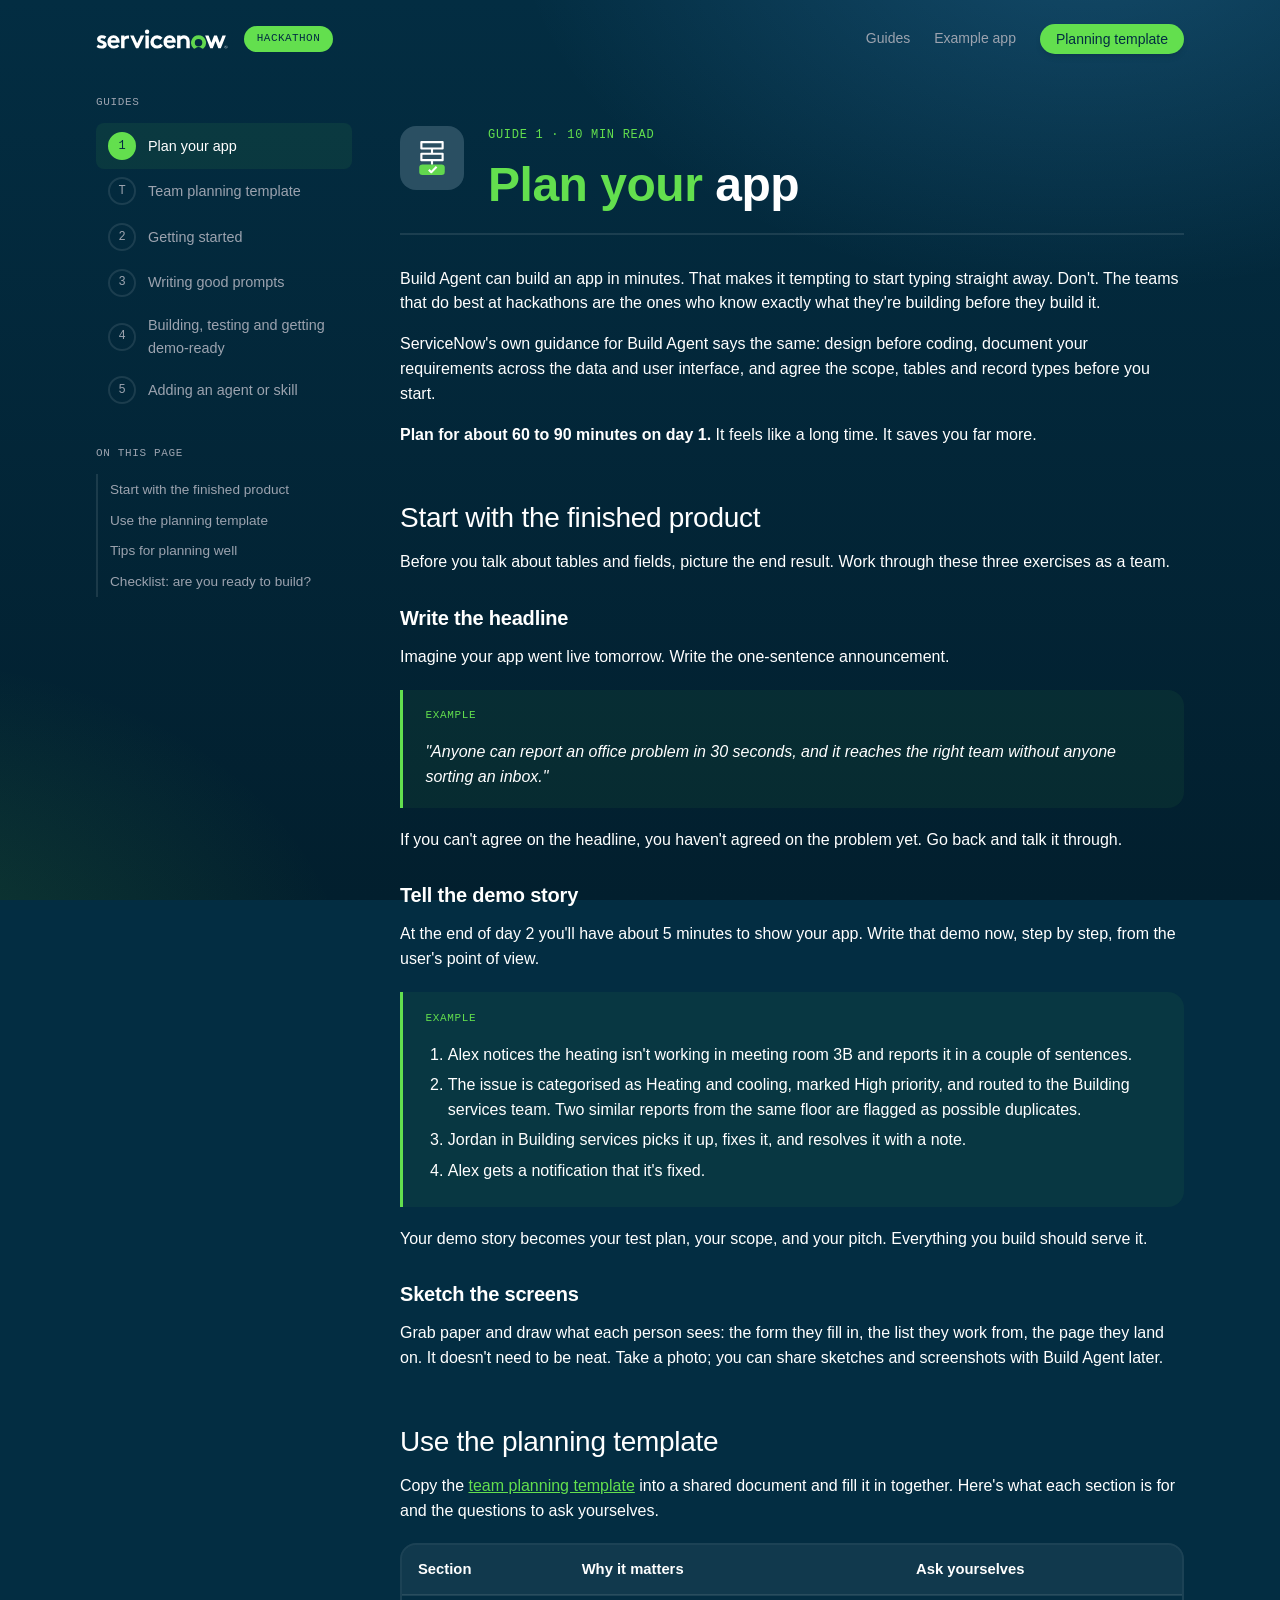
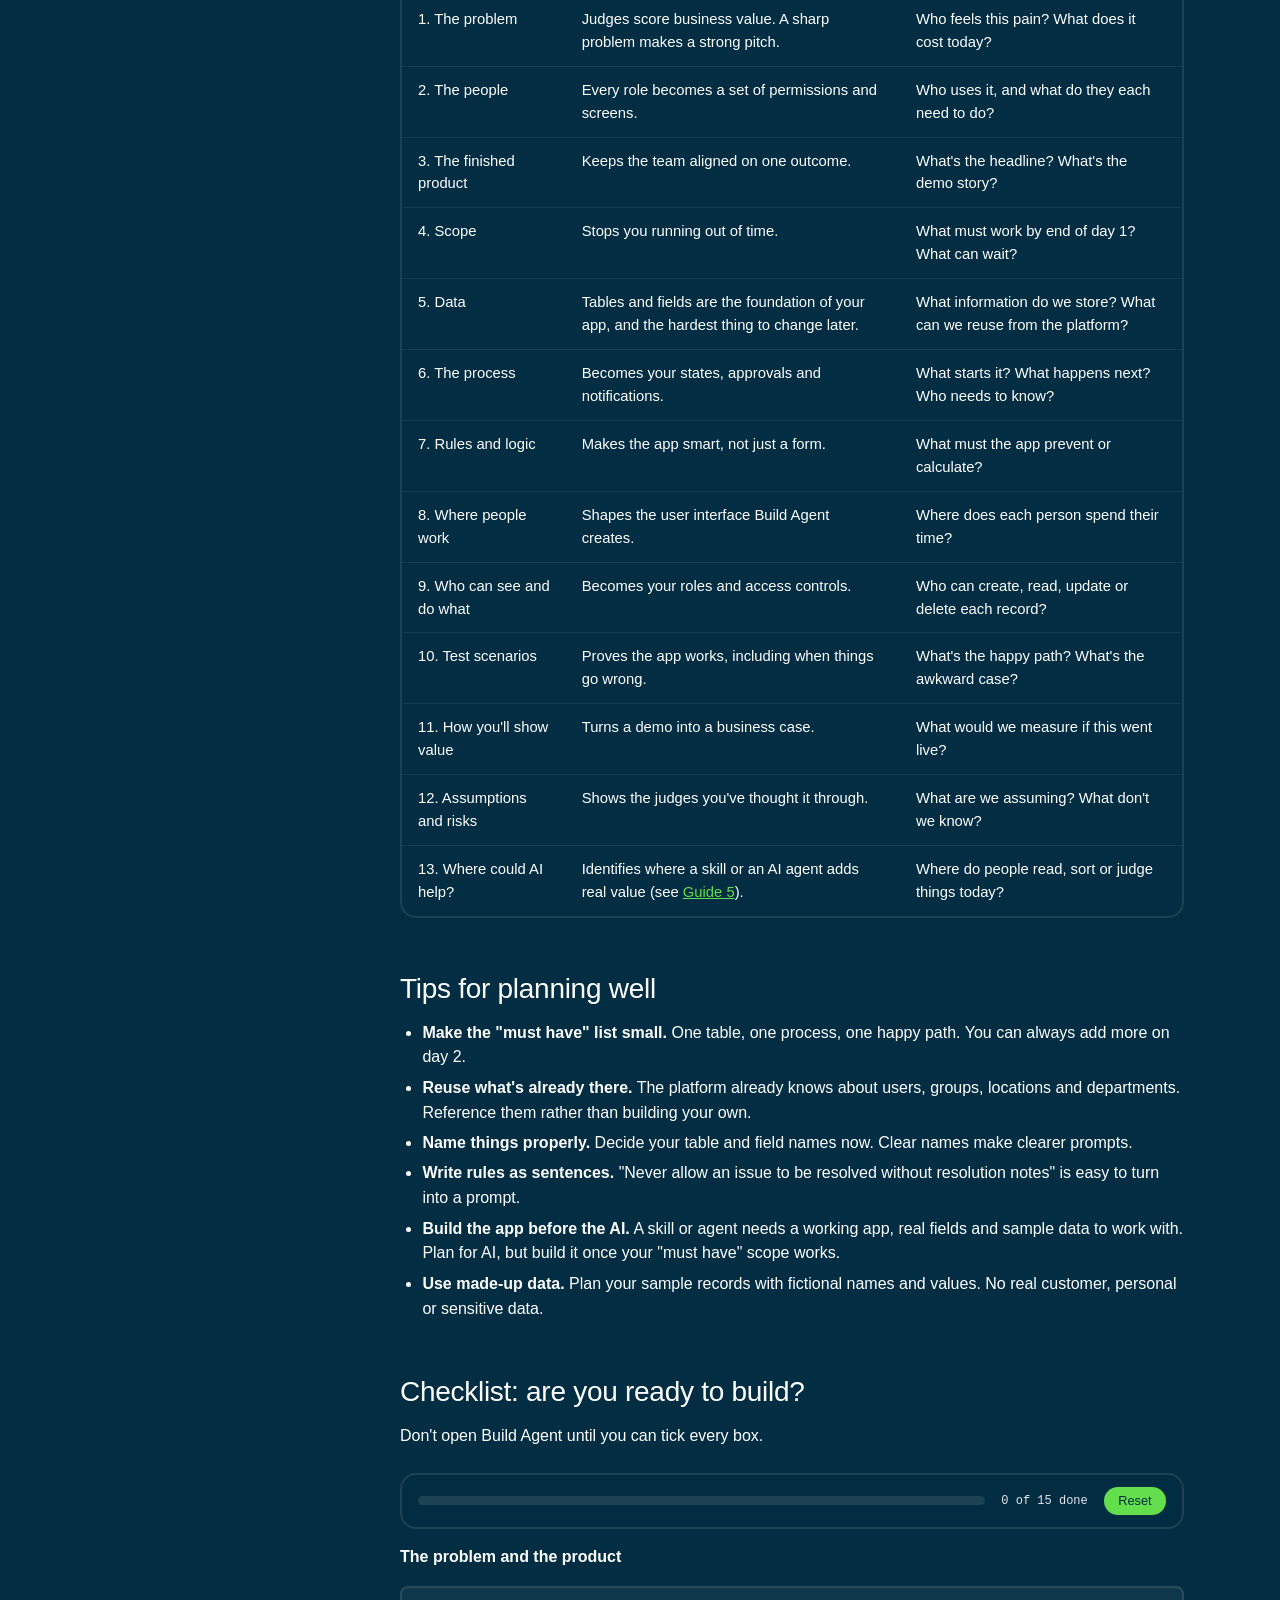
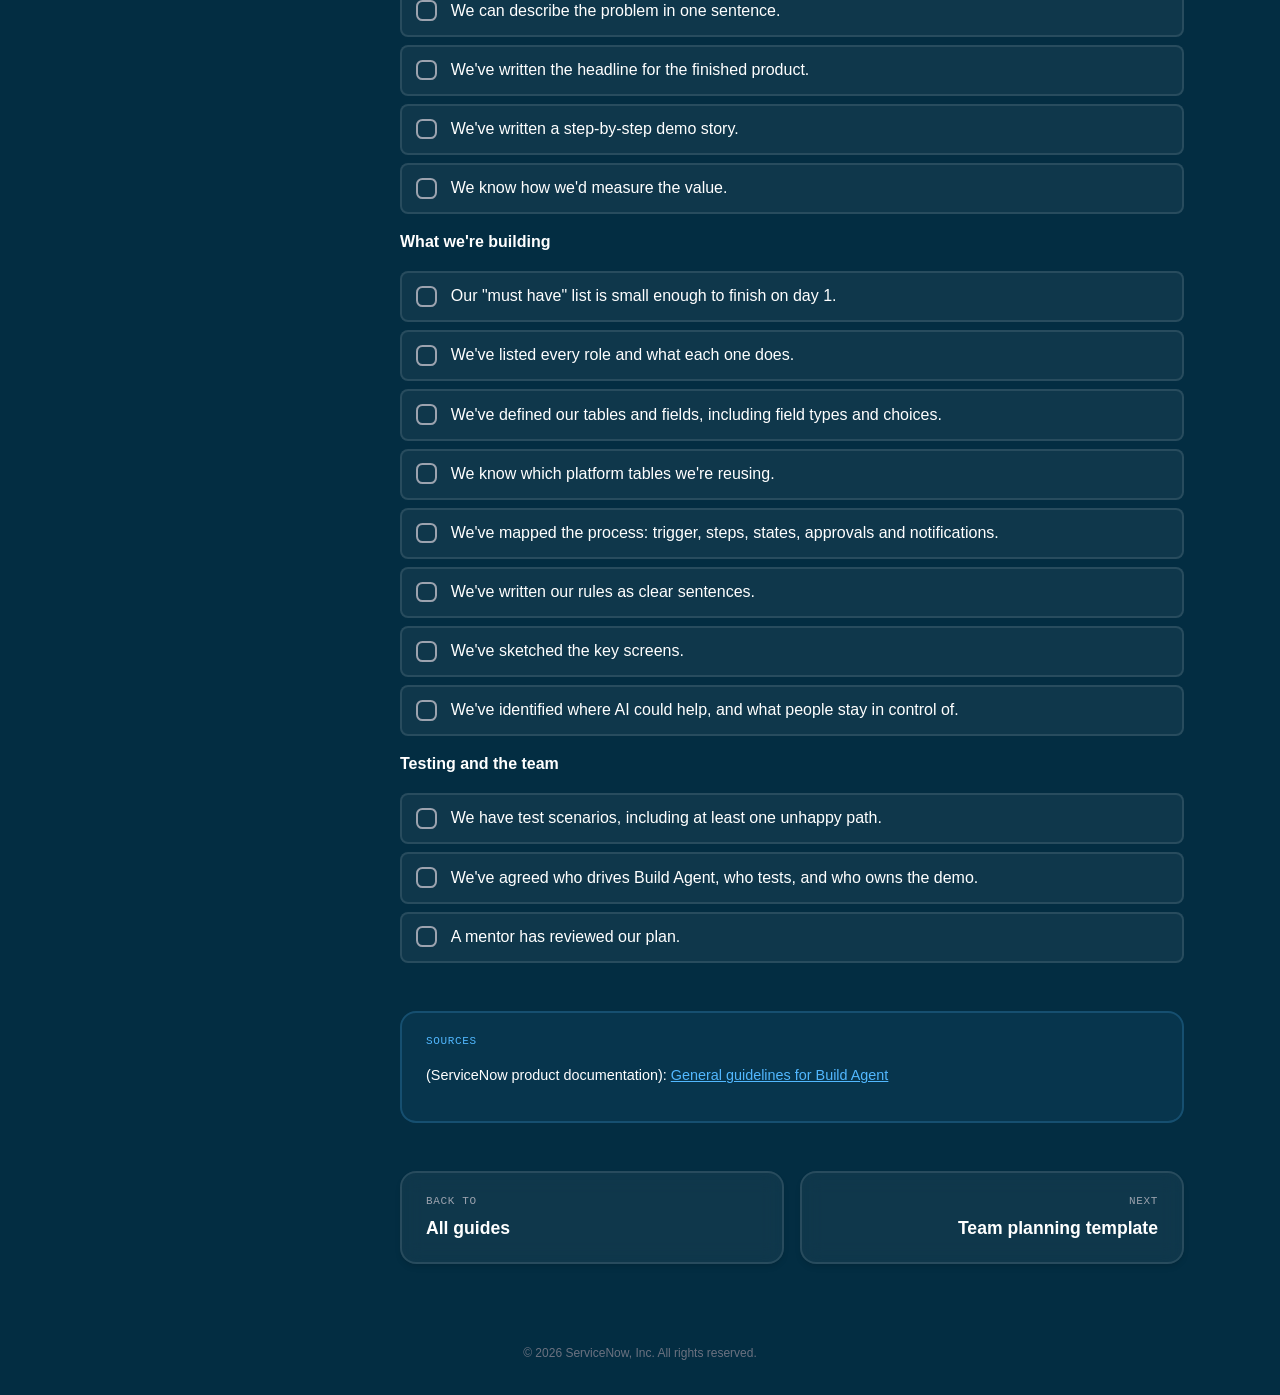
==== 01-plan-your-app.html @ 72784a9a "V1 V1 documentation" ====
<!DOCTYPE html><html lang="en-GB"><head><meta charset="utf-8">
<meta name="viewport" content="width=device-width, initial-scale=1">
<title>Plan your app | Build Agent hackathon</title>
<meta name="description" content="Guides for planning, building and demoing an app with ServiceNow Build Agent at a hackathon.">
<link rel="stylesheet" href="assets/style.css"></head><body data-page="01-plan-your-app"><div class="container"><header class="site"><a class="brand" href="index.html" aria-label="Build Agent hackathon home"><svg xmlns="http://www.w3.org/2000/svg" width="132" height="20" viewBox="0 0 132 20"><path d="M32.022,6.391a5.626,5.626,0,0,0-3.61,1.3V6.523H25.119V19.35h3.425v-8.2a4.073,4.073,0,0,1,3.109-1.588,3.494,3.494,0,0,1,1.374.206V6.479a5.851,5.851,0,0,0-1.005-.088" fill="#ffffff" fill-rule="evenodd"/><path d="M2.16,15.436a5.369,5.369,0,0,0,3.5,1.269c.922,0,1.633-.45,1.633-1.084,0-1.931-6.191-1.243-6.191-5.369,0-2.459,2.371-3.993,4.9-3.993a7.9,7.9,0,0,1,4.32,1.3L8.72,10.04a4.3,4.3,0,0,0-2.45-.872c-.948,0-1.739.37-1.739,1.031,0,1.666,6.192,1.005,6.192,5.448,0,2.46-2.4,3.967-5.085,3.967A8.815,8.815,0,0,1,.5,17.9Z" fill="#ffffff" fill-rule="evenodd"/><path d="M23.657,12.817c0-3.57-2.5-6.558-6.034-6.558-3.794,0-6.218,3.12-6.218,6.691A6.4,6.4,0,0,0,18.1,19.614a6.919,6.919,0,0,0,5.243-2.3l-1.95-1.957a4.515,4.515,0,0,1-3.214,1.481A3.36,3.36,0,0,1,14.725,13.8h8.853A5.735,5.735,0,0,0,23.657,12.817Zm-8.774-1.533a2.775,2.775,0,0,1,2.74-2.248,2.552,2.552,0,0,1,2.53,2.248Z" fill="#ffffff" fill-rule="evenodd"/><polygon points="41.19 14.351 44.694 6.523 48.252 6.523 42.376 19.35 40.005 19.35 34.129 6.523 37.686 6.523 41.19 14.351" fill="#ffffff" fill-rule="evenodd"/><path d="M51.128.5A2.2,2.2,0,1,1,48.888,2.7,2.2,2.2,0,0,1,51.128.5" fill="#ffffff" fill-rule="evenodd"/><rect x="49.415" y="6.523" width="3.425" height="12.827" fill="#ffffff"/><path d="M67,16.731a6.766,6.766,0,0,1-5.8,2.883,6.68,6.68,0,1,1,.026-13.355,6.808,6.808,0,0,1,5.375,2.565l-2.424,2.142a3.7,3.7,0,0,0-2.951-1.534A3.433,3.433,0,0,0,57.78,12.95a3.383,3.383,0,0,0,3.531,3.49,3.741,3.741,0,0,0,3.056-1.692Z" fill="#ffffff" fill-rule="evenodd"/><path d="M79.442,17.313a6.918,6.918,0,0,1-5.243,2.3,6.4,6.4,0,0,1-6.692-6.664c0-3.571,2.424-6.691,6.218-6.691,3.53,0,6.033,2.988,6.033,6.558a5.635,5.635,0,0,1-.079.979H70.826a3.36,3.36,0,0,0,3.452,3.041,4.52,4.52,0,0,0,3.215-1.481Zm-3.188-6.029a2.551,2.551,0,0,0-2.529-2.248,2.774,2.774,0,0,0-2.74,2.248Z" fill="#ffffff" fill-rule="evenodd"/><path d="M81.12,19.35V6.523h3.293V7.554a5.625,5.625,0,0,1,3.609-1.295,5.747,5.747,0,0,1,4.427,2.063,6.482,6.482,0,0,1,1.317,4.5V19.35H90.341v-6.8a3.11,3.11,0,0,0-.764-2.407,2.69,2.69,0,0,0-1.923-.714,4.076,4.076,0,0,0-3.109,1.587V19.35Z" fill="#ffffff" fill-rule="evenodd"/><path d="M102.586,6.259A7.5,7.5,0,0,0,97.419,19.21a1.481,1.481,0,0,0,1.926.1,5.355,5.355,0,0,1,6.394,0,1.485,1.485,0,0,0,1.937-.113,7.5,7.5,0,0,0-5.09-12.94M102.542,17.5a3.637,3.637,0,0,1-3.734-3.733,3.734,3.734,0,1,1,7.468,0,3.637,3.637,0,0,1-3.734,3.733" fill="#62d84e" fill-rule="evenodd"/><polygon points="116.788 19.35 114.237 19.35 109.15 6.523 112.57 6.523 115.359 13.853 118.094 6.523 120.952 6.523 123.662 13.853 126.475 6.523 129.896 6.523 124.809 19.35 122.258 19.35 119.523 12.046 116.788 19.35" fill="#ffffff" fill-rule="evenodd"/><path d="M129.935,17.9h-.289v.543H129.4V16.957h.6a.476.476,0,0,1,.478.478.469.469,0,0,1-.295.432l.338.579h-.268Zm-.289-.219H130a.249.249,0,0,0,0-.5h-.351Z" fill="#ffffff"/><path d="M129.9,16.348a1.379,1.379,0,1,1-1.378,1.379,1.381,1.381,0,0,1,1.378-1.379m0-.218a1.6,1.6,0,1,0,1.6,1.6,1.6,1.6,0,0,0-1.6-1.6Z" fill="#ffffff"/></svg><span class="pill">Hackathon</span></a>
<nav class="nav-links"><a href="index.html#guides">Guides</a><a class="hide-sm" href="index.html#example">Example app</a><a href="planning-template.html" class="btn btn-primary btn-small">Planning template</a></nav></header><div class="layout"><aside class="side"><p class="label">Guides</p><ol><li class="on"><a href="01-plan-your-app.html"><span class="n">1</span><span class="t">Plan your app</span></a></li><li class=""><a href="planning-template.html"><span class="n">T</span><span class="t">Team planning template</span></a></li><li class=""><a href="02-getting-started.html"><span class="n">2</span><span class="t">Getting started</span></a></li><li class=""><a href="03-writing-good-prompts.html"><span class="n">3</span><span class="t">Writing good prompts</span></a></li><li class=""><a href="04-building-and-iterating.html"><span class="n">4</span><span class="t">Building, testing and getting demo-ready</span></a></li><li class=""><a href="05-adding-an-agent-or-skill.html"><span class="n">5</span><span class="t">Adding an agent or skill</span></a></li></ol><p class="label">On this page</p><nav class="toc"><a href="#start-with-the-finished-product">Start with the finished product</a><a href="#use-the-planning-template">Use the planning template</a><a href="#tips-for-planning-well">Tips for planning well</a><a href="#checklist-are-you-ready-to-build">Checklist: are you ready to build?</a></nav></aside><article><div class="page-hero reveal"><div class="icon-box"><img src="assets/icons/project.svg" alt=""></div><div><p class="eyebrow">Guide 1 &middot; 10 min read</p><h1><span class="g">Plan your</span> app</h1></div></div><div class="prose"><p>Build Agent can build an app in minutes. That makes it tempting to start typing straight away. Don't. The teams that do best at hackathons are the ones who know exactly what they're building before they build it.</p>
<p>ServiceNow's own guidance for Build Agent says the same: design before coding, document your requirements across the data and user interface, and agree the scope, tables and record types before you start.</p>
<p><strong>Plan for about 60 to 90 minutes on day 1.</strong> It feels like a long time. It saves you far more.</p>
<h2 id="start-with-the-finished-product">Start with the finished product</h2>
<p>Before you talk about tables and fields, picture the end result. Work through these three exercises as a team.</p>
<h3 id="write-the-headline">Write the headline</h3>
<p>Imagine your app went live tomorrow. Write the one-sentence announcement.</p>
<div class="callout callout-success"><div class="callout-label">Example</div>
<p><em>"Anyone can report an office problem in 30 seconds, and it reaches the right team without anyone sorting an inbox."</em></p>
</div>
<p>If you can't agree on the headline, you haven't agreed on the problem yet. Go back and talk it through.</p>
<h3 id="tell-the-demo-story">Tell the demo story</h3>
<p>At the end of day 2 you'll have about 5 minutes to show your app. Write that demo now, step by step, from the user's point of view.</p>
<div class="callout callout-success"><div class="callout-label">Example</div>
<ol>
<li>Alex notices the heating isn't working in meeting room 3B and reports it in a couple of sentences.</li>
<li>The issue is categorised as Heating and cooling, marked High priority, and routed to the Building services team. Two similar reports from the same floor are flagged as possible duplicates.</li>
<li>Jordan in Building services picks it up, fixes it, and resolves it with a note.</li>
<li>Alex gets a notification that it's fixed.</li>
</ol>
</div>
<p>Your demo story becomes your test plan, your scope, and your pitch. Everything you build should serve it.</p>
<h3 id="sketch-the-screens">Sketch the screens</h3>
<p>Grab paper and draw what each person sees: the form they fill in, the list they work from, the page they land on. It doesn't need to be neat. Take a photo; you can share sketches and screenshots with Build Agent later.</p>
<h2 id="use-the-planning-template">Use the planning template</h2>
<p>Copy the <a href="planning-template.html">team planning template</a> into a shared document and fill it in together. Here's what each section is for and the questions to ask yourselves.</p>
<div class="table-wrap"><table>
<thead>
<tr>
<th>Section</th>
<th>Why it matters</th>
<th>Ask yourselves</th>
</tr>
</thead>
<tbody>
<tr>
<td>1. The problem</td>
<td>Judges score business value. A sharp problem makes a strong pitch.</td>
<td>Who feels this pain? What does it cost today?</td>
</tr>
<tr>
<td>2. The people</td>
<td>Every role becomes a set of permissions and screens.</td>
<td>Who uses it, and what do they each need to do?</td>
</tr>
<tr>
<td>3. The finished product</td>
<td>Keeps the team aligned on one outcome.</td>
<td>What's the headline? What's the demo story?</td>
</tr>
<tr>
<td>4. Scope</td>
<td>Stops you running out of time.</td>
<td>What must work by end of day 1? What can wait?</td>
</tr>
<tr>
<td>5. Data</td>
<td>Tables and fields are the foundation of your app, and the hardest thing to change later.</td>
<td>What information do we store? What can we reuse from the platform?</td>
</tr>
<tr>
<td>6. The process</td>
<td>Becomes your states, approvals and notifications.</td>
<td>What starts it? What happens next? Who needs to know?</td>
</tr>
<tr>
<td>7. Rules and logic</td>
<td>Makes the app smart, not just a form.</td>
<td>What must the app prevent or calculate?</td>
</tr>
<tr>
<td>8. Where people work</td>
<td>Shapes the user interface Build Agent creates.</td>
<td>Where does each person spend their time?</td>
</tr>
<tr>
<td>9. Who can see and do what</td>
<td>Becomes your roles and access controls.</td>
<td>Who can create, read, update or delete each record?</td>
</tr>
<tr>
<td>10. Test scenarios</td>
<td>Proves the app works, including when things go wrong.</td>
<td>What's the happy path? What's the awkward case?</td>
</tr>
<tr>
<td>11. How you'll show value</td>
<td>Turns a demo into a business case.</td>
<td>What would we measure if this went live?</td>
</tr>
<tr>
<td>12. Assumptions and risks</td>
<td>Shows the judges you've thought it through.</td>
<td>What are we assuming? What don't we know?</td>
</tr>
<tr>
<td>13. Where could AI help?</td>
<td>Identifies where a skill or an AI agent adds real value (see <a href="05-adding-an-agent-or-skill.html">Guide 5</a>).</td>
<td>Where do people read, sort or judge things today?</td>
</tr>
</tbody>
</table></div>
<h2 id="tips-for-planning-well">Tips for planning well</h2>
<ul>
<li><strong>Make the "must have" list small.</strong> One table, one process, one happy path. You can always add more on day 2.</li>
<li><strong>Reuse what's already there.</strong> The platform already knows about users, groups, locations and departments. Reference them rather than building your own.</li>
<li><strong>Name things properly.</strong> Decide your table and field names now. Clear names make clearer prompts.</li>
<li><strong>Write rules as sentences.</strong> "Never allow an issue to be resolved without resolution notes" is easy to turn into a prompt.</li>
<li><strong>Build the app before the AI.</strong> A skill or agent needs a working app, real fields and sample data to work with. Plan for AI, but build it once your "must have" scope works.</li>
<li><strong>Use made-up data.</strong> Plan your sample records with fictional names and values. No real customer, personal or sensitive data.</li>
</ul>
<h2 id="checklist-are-you-ready-to-build">Checklist: are you ready to build?</h2>
<p>Don't open Build Agent until you can tick every box.</p>
<div class="progress" aria-live="polite"><div class="track"><div class="fill"></div></div><span class="count"></span><span class="status status-pass ready">Ready to build</span><button class="copy" type="button" data-reset-checks>Reset</button></div><p><strong>The problem and the product</strong></p>
<ul class="checklist">
<li><label><input type="checkbox"><span>We can describe the problem in one sentence.</span></label></li>
<li><label><input type="checkbox"><span>We've written the headline for the finished product.</span></label></li>
<li><label><input type="checkbox"><span>We've written a step-by-step demo story.</span></label></li>
<li><label><input type="checkbox"><span>We know how we'd measure the value.</span></label></li>
</ul>
<p><strong>What we're building</strong></p>
<ul class="checklist">
<li><label><input type="checkbox"><span>Our "must have" list is small enough to finish on day 1.</span></label></li>
<li><label><input type="checkbox"><span>We've listed every role and what each one does.</span></label></li>
<li><label><input type="checkbox"><span>We've defined our tables and fields, including field types and choices.</span></label></li>
<li><label><input type="checkbox"><span>We know which platform tables we're reusing.</span></label></li>
<li><label><input type="checkbox"><span>We've mapped the process: trigger, steps, states, approvals and notifications.</span></label></li>
<li><label><input type="checkbox"><span>We've written our rules as clear sentences.</span></label></li>
<li><label><input type="checkbox"><span>We've sketched the key screens.</span></label></li>
<li><label><input type="checkbox"><span>We've identified where AI could help, and what people stay in control of.</span></label></li>
</ul>
<p><strong>Testing and the team</strong></p>
<ul class="checklist">
<li><label><input type="checkbox"><span>We have test scenarios, including at least one unhappy path.</span></label></li>
<li><label><input type="checkbox"><span>We've agreed who drives Build Agent, who tests, and who owns the demo.</span></label></li>
<li><label><input type="checkbox"><span>A mentor has reviewed our plan.</span></label></li>
</ul><div class="sources"><div class="callout-label">Sources</div><p>(ServiceNow product documentation):
<a href="https://www.servicenow.com/docs/r/zurich/application-development/build-agent-general-guidelines.html">General guidelines for Build Agent</a></p></div></div><nav class="pager"><a class="card prev" href="index.html"><div class="dir">Back to</div><div class="t">All guides</div></a><a class="card next" href="planning-template.html"><div class="dir">Next</div><div class="t">Team planning template</div></a></nav></article></div></div><footer class="site">&copy; 2026 ServiceNow, Inc. All rights reserved.</footer><script src="assets/site.js"></script></body></html>
---- assets/style.css ----
@font-face{font-family:'ServiceNow Sans';src:url('https://www.servicenow.com/etc.clientlibs/ds/clientlibs/clientlib-arc-commons/resources/fonts/ServiceNowSans-Light.woff2') format('woff2');font-weight:300;font-display:swap}
@font-face{font-family:'ServiceNow Sans';src:url('https://www.servicenow.com/etc.clientlibs/ds/clientlibs/clientlib-arc-commons/resources/fonts/ServiceNowSans-Regular.woff2') format('woff2');font-weight:400;font-display:swap}
@font-face{font-family:'ServiceNow Sans';src:url('https://www.servicenow.com/etc.clientlibs/ds/clientlibs/clientlib-arc-commons/resources/fonts/ServiceNowSans-Book.woff2') format('woff2');font-weight:450;font-display:swap}
@font-face{font-family:'ServiceNow Sans';src:url('https://www.servicenow.com/etc.clientlibs/ds/clientlibs/clientlib-arc-commons/resources/fonts/ServiceNowSans-Medium.woff2') format('woff2');font-weight:500;font-display:swap}
@font-face{font-family:'ServiceNow Sans';src:url('https://www.servicenow.com/etc.clientlibs/ds/clientlibs/clientlib-arc-commons/resources/fonts/ServiceNowSans-Bold.woff2') format('woff2');font-weight:700;font-display:swap}
@font-face{font-family:'ServiceNow Sans Mono';src:url('https://www.servicenow.com/etc.clientlibs/ds/clientlibs/clientlib-arc-commons/resources/fonts/ServiceNowSansMono-Regular.woff2') format('woff2');font-weight:400;font-display:swap}
:root{
  --infinite-blue:#032D42;--deep:#021F2E;--wasabi-green:#63DF4E;--white:#FFFFFF;--icon-bg:#2A4F62;
  --gray-200:#E5E7EB;--gray-400:#9CA3AF;--gray-500:#6B7280;
  --bright-blue:#52B8FF;--bright-indigo:#7661FF;--warn:#FBBF24;--err:#F87171;
  --font-sans:'ServiceNow Sans',-apple-system,BlinkMacSystemFont,"Segoe UI",Arial,sans-serif;
  --font-mono:'ServiceNow Sans Mono',Consolas,Monaco,'Courier New',monospace;
  --radius-sm:.5rem;--radius-md:1rem;--radius-lg:1.5rem;--radius-full:9999px;
  --shadow-md:0 4px 6px -1px rgba(0,0,0,.1),0 2px 4px -1px rgba(0,0,0,.06);
  --shadow-xl:0 20px 25px -5px rgba(0,0,0,.25),0 10px 10px -5px rgba(0,0,0,.1);
  --glass:rgba(255,255,255,.05);--glass-line:rgba(255,255,255,.1);
}
*{box-sizing:border-box}
html{scroll-behavior:smooth;scroll-padding-top:1.5rem}
body{margin:0;font-family:var(--font-sans);font-weight:300;font-size:1rem;line-height:1.55;color:var(--white);
  background:var(--infinite-blue);min-height:100vh;position:relative;overflow-x:hidden}
body::before{content:"";position:fixed;inset:0;z-index:-1;pointer-events:none;
  background:radial-gradient(60rem 40rem at 85% -10%,rgba(82,184,255,.22),transparent 60%),
             radial-gradient(50rem 35rem at -10% 110%,rgba(99,223,78,.16),transparent 60%),
             linear-gradient(180deg,var(--infinite-blue),var(--deep))}
a{color:var(--wasabi-green)}
a:hover{color:#85ED77}
.container{max-width:72rem;margin:0 auto;padding:0 2rem}
header.site{padding:1.5rem 0;display:flex;align-items:center;justify-content:space-between;gap:1rem}
header.site .brand{display:flex;align-items:center;gap:1rem;text-decoration:none}
header.site .brand svg{display:block}
.pill{background:var(--wasabi-green);color:var(--infinite-blue);font-family:var(--font-mono);font-size:.6875rem;
  text-transform:uppercase;letter-spacing:.04em;padding:.3rem .8rem;border-radius:var(--radius-full)}
.nav-links{display:flex;gap:1.5rem;align-items:center}
.nav-links a{color:var(--gray-400);text-decoration:none;font-size:.875rem;font-weight:450;transition:color .2s}
.nav-links a:hover{color:var(--white)}
.eyebrow{font-family:var(--font-mono);font-size:.75rem;text-transform:uppercase;letter-spacing:.06em;color:var(--wasabi-green);margin:0 0 1rem}
h1,h2,h3,h4{font-weight:700;letter-spacing:-.01em;line-height:1.1}
.g{color:var(--wasabi-green)}
.btn{display:inline-flex;align-items:center;justify-content:center;gap:.5rem;padding:.8rem 1.6rem;border-radius:var(--radius-full);
  font-family:var(--font-sans);font-size:1rem;font-weight:450;line-height:1;text-decoration:none;cursor:pointer;transition:all .2s ease;border:none}
.btn-primary{background:var(--wasabi-green);color:var(--infinite-blue);box-shadow:var(--shadow-md)}
.btn-primary:hover{background:#85ED77;color:var(--infinite-blue);transform:translateY(-1px)}
.btn-secondary{background:transparent;color:var(--white);border:2px solid var(--wasabi-green)}
.btn-secondary:hover{background:rgba(255,255,255,.1);color:var(--white)}
.btn-small{padding:.5rem 1rem;font-size:.8125rem}
.icon-box{background:var(--icon-bg);width:44px;height:44px;min-width:44px;min-height:44px;border-radius:var(--radius-sm);
  display:flex;align-items:center;justify-content:center;flex-shrink:0}
.icon-box img{width:24px;height:24px;display:block}
.card{background:var(--glass);border:2px solid var(--glass-line);border-radius:var(--radius-md);padding:1.75rem;
  backdrop-filter:blur(10px);transition:all .2s ease;box-shadow:var(--shadow-md)}
a.card{display:block;text-decoration:none;color:var(--white)}
a.card:hover{transform:translateY(-3px);box-shadow:var(--shadow-xl);border-color:rgba(99,223,78,.5);color:var(--white)}
footer.site{padding:3rem 0 2rem;text-align:center;font-size:.75rem;color:var(--gray-500);font-weight:300}

/* ---------- Home ---------- */
.hero{padding:4rem 0 3rem;max-width:52rem}
.hero h1{font-size:clamp(2.75rem,7vw,4.5rem);line-height:.95;margin:0 0 1.5rem}
.hero p.lede{font-size:1.25rem;max-width:40rem;margin:0 0 2rem}
.hero .actions{display:flex;flex-wrap:wrap;gap:1rem}
.section{padding:3rem 0}
.section h2{font-size:2rem;font-weight:500;margin:0 0 .75rem}
.section p.intro{color:var(--gray-400);margin:0 0 2rem;max-width:44rem}
.journey{display:grid;grid-template-columns:repeat(6,1fr);gap:.4rem}
.stage{text-decoration:none;color:var(--white);display:flex;flex-direction:column}
.chev{height:4.25rem;display:flex;align-items:center;justify-content:center;gap:.6rem;font-weight:700;font-size:1.5rem;
  clip-path:polygon(0 0,86% 0,100% 50%,86% 100%,0 100%,14% 50%);transition:transform .2s ease,filter .2s ease;color:var(--infinite-blue)}
.stage:first-child .chev{clip-path:polygon(0 0,86% 0,100% 50%,86% 100%,0 100%)}
.chev.green{background:var(--wasabi-green)}.chev.blue{background:var(--bright-blue)}.chev.indigo{background:var(--bright-indigo);color:var(--white)}
.stage:hover .chev{transform:translateY(-4px);filter:brightness(1.08)}
.stage h3{font-size:1.05rem;margin:1rem .5rem .4rem}
.stage p{font-size:.875rem;color:var(--gray-200);margin:0 .5rem;line-height:1.4}
.stage .where{font-family:var(--font-mono);font-size:.6875rem;text-transform:uppercase;color:var(--wasabi-green);margin:.6rem .5rem 0;letter-spacing:.04em}
.grid{display:grid;gap:1.25rem}
.grid-3{grid-template-columns:repeat(3,1fr)}.grid-2{grid-template-columns:repeat(2,1fr)}.grid-4{grid-template-columns:repeat(4,1fr)}
.guide-card .top{display:flex;align-items:center;justify-content:space-between;margin-bottom:1.25rem}
.guide-card .num{font-family:var(--font-mono);font-size:.75rem;color:var(--gray-400)}
.guide-card h3{font-size:1.25rem;margin:0 0 .5rem}
.guide-card p{margin:0 0 1rem;font-size:.95rem}
.guide-card .meta{font-family:var(--font-mono);font-size:.6875rem;text-transform:uppercase;color:var(--wasabi-green);letter-spacing:.04em}
.rule h3{font-size:1.125rem;margin:1rem 0 .4rem}.rule p{margin:0;font-size:.95rem}
.flow{display:grid;gap:.75rem}
.flow-row{display:grid;grid-template-columns:7rem 1fr;gap:.75rem;align-items:stretch}
.tag{border-radius:var(--radius-sm);display:flex;align-items:center;justify-content:center;font-weight:700;font-size:.875rem;color:var(--infinite-blue)}
.tag.app{background:var(--bright-blue)}.tag.skill{background:var(--wasabi-green)}.tag.agent{background:var(--bright-indigo);color:var(--white)}
.flow-row .step{background:var(--glass);border:2px solid var(--glass-line);border-radius:var(--radius-sm);padding:.85rem 1.1rem}
.example{display:grid;grid-template-columns:1fr 1.4fr;gap:2rem;align-items:start}
.example .card h3{font-size:1rem;color:var(--wasabi-green);margin:0 0 .4rem}
.example .card p{margin:0 0 1.25rem}
.reveal{opacity:0;transform:translateY(14px);animation:rise .7s ease forwards}
.reveal.d1{animation-delay:.08s}.reveal.d2{animation-delay:.16s}.reveal.d3{animation-delay:.24s}
@keyframes rise{to{opacity:1;transform:none}}
@media (prefers-reduced-motion:reduce){.reveal{animation:none;opacity:1;transform:none}}

/* ---------- Guide pages ---------- */
.layout{display:grid;grid-template-columns:16rem minmax(0,1fr);gap:3rem;padding:1rem 0 2rem}
aside.side{position:sticky;top:1.5rem;align-self:start;max-height:calc(100vh - 3rem);overflow:auto}
.side .label{font-family:var(--font-mono);font-size:.6875rem;text-transform:uppercase;color:var(--gray-400);letter-spacing:.06em;margin:0 0 .75rem}
.side ol{list-style:none;margin:0 0 2rem;padding:0}
.side li a{display:flex;gap:.75rem;align-items:center;padding:.55rem .75rem;border-radius:var(--radius-sm);color:var(--gray-400);text-decoration:none;font-weight:450;font-size:.9rem;transition:all .2s}
.side li a:hover{color:var(--white);background:rgba(255,255,255,.05)}
.side li a .n{font-family:var(--font-mono);font-size:.75rem;width:1.75rem;height:1.75rem;border-radius:var(--radius-full);display:flex;align-items:center;justify-content:center;border:2px solid var(--glass-line);flex-shrink:0}
.side li.on a{color:var(--white);background:rgba(99,223,78,.08)}
.side li.on a .n{background:var(--wasabi-green);border-color:var(--wasabi-green);color:var(--infinite-blue)}
.side .toc a{display:block;padding:.3rem .75rem;border-left:2px solid var(--glass-line);color:var(--gray-400);text-decoration:none;font-size:.85rem}
.side .toc a:hover{color:var(--white);border-left-color:var(--wasabi-green)}
article{max-width:52rem;min-width:0}
.page-hero{display:flex;gap:1.5rem;align-items:flex-start;padding:2rem 0 1.5rem;border-bottom:2px solid var(--glass-line);margin-bottom:2rem}
.page-hero .icon-box{width:64px;height:64px;min-width:64px;min-height:64px;border-radius:var(--radius-md)}
.page-hero .icon-box img{width:34px;height:34px}
.page-hero h1{font-size:clamp(2rem,4.5vw,3rem);margin:0;line-height:1}
.prose h2{font-size:1.75rem;font-weight:500;margin:3rem 0 1rem;padding-top:.5rem}
.prose h3{font-size:1.25rem;margin:2rem 0 .75rem}
.prose h4{font-size:1.1rem;margin:2.25rem 0 .75rem;display:flex;align-items:center;gap:.75rem}
.prose h4::before{content:"";width:.6rem;height:.6rem;border-radius:var(--radius-full);background:var(--wasabi-green);flex-shrink:0}
.prose p,.prose li{font-weight:300}
.prose strong{font-weight:700}
.prose ul,.prose ol{padding-left:1.4rem}
.prose li{margin:.35rem 0}
.prose code{font-family:var(--font-mono);font-size:.875em;background:rgba(255,255,255,.08);padding:.1rem .4rem;border-radius:.35rem}
.table-wrap{overflow-x:auto;margin:1.25rem 0;border-radius:var(--radius-md);border:2px solid var(--glass-line)}
.prose table{border-collapse:collapse;width:100%;font-size:.925rem;min-width:32rem}
.prose th{text-align:left;font-weight:700;background:rgba(255,255,255,.06);padding:.8rem 1rem;border-bottom:2px solid var(--glass-line)}
.prose td{padding:.75rem 1rem;border-bottom:1px solid rgba(255,255,255,.07);vertical-align:top}
.prose tr:last-child td{border-bottom:none}
.prompt{position:relative;margin:1.25rem 0;border-radius:var(--radius-md);border:2px solid rgba(99,223,78,.35);background:rgba(2,20,30,.6);overflow:hidden}
.prompt .bar{display:flex;align-items:center;justify-content:space-between;padding:.55rem .6rem .55rem 1rem;background:rgba(99,223,78,.08);border-bottom:2px solid rgba(99,223,78,.2)}
.prompt .bar span{font-family:var(--font-mono);font-size:.6875rem;text-transform:uppercase;letter-spacing:.06em;color:var(--wasabi-green)}
.prompt pre{margin:0;padding:1.1rem 1.25rem;overflow-x:auto}
.prompt pre code{background:none;padding:0;font-size:.875rem;line-height:1.6;color:#E6F7FF;white-space:pre}
.copy{background:var(--wasabi-green);color:var(--infinite-blue);border:none;border-radius:var(--radius-full);font-family:var(--font-sans);font-weight:450;font-size:.8rem;padding:.4rem .9rem;cursor:pointer;transition:background .2s}
.copy:hover{background:#85ED77}
.copy.done{background:var(--white)}
.callout{border-radius:0 var(--radius-md) var(--radius-md) 0;padding:1.1rem 1.4rem;margin:1.25rem 0;border-left:3px solid}
.callout p:first-child{margin-top:0}.callout p:last-child,.callout ol:last-child{margin-bottom:0}
.callout-success{background:rgba(99,223,78,.06);border-color:var(--wasabi-green)}
.callout-info{background:rgba(82,184,255,.06);border-color:var(--bright-blue)}
.callout-label{font-family:var(--font-mono);font-size:.6875rem;text-transform:uppercase;letter-spacing:.06em;margin-bottom:.5rem}
.callout-success .callout-label{color:var(--wasabi-green)}.callout-info .callout-label{color:var(--bright-blue)}
ul.checklist{list-style:none;padding:0;margin:1rem 0}
ul.checklist li{margin:.5rem 0}
ul.checklist label{display:flex;gap:.85rem;align-items:flex-start;cursor:pointer;padding:.7rem .9rem;border-radius:var(--radius-sm);background:var(--glass);border:2px solid var(--glass-line);transition:all .2s}
ul.checklist label:hover{border-color:rgba(99,223,78,.4)}
ul.checklist input{appearance:none;-webkit-appearance:none;width:1.3rem;height:1.3rem;min-width:1.3rem;border:2px solid var(--gray-400);border-radius:.4rem;margin:.1rem 0 0;cursor:pointer;position:relative;transition:all .15s}
ul.checklist input:checked{background:var(--wasabi-green);border-color:var(--wasabi-green)}
ul.checklist input:checked::after{content:"";position:absolute;left:.33rem;top:.08rem;width:.35rem;height:.7rem;border:solid var(--infinite-blue);border-width:0 .17rem .17rem 0;transform:rotate(45deg)}
ul.checklist input:checked + span{color:var(--gray-400);text-decoration:line-through;text-decoration-color:rgba(99,223,78,.6)}
.progress{display:flex;align-items:center;gap:1rem;margin:1.5rem 0 .5rem;position:sticky;top:0;z-index:5;padding:.75rem 1rem;background:rgba(3,45,66,.92);backdrop-filter:blur(8px);border-radius:var(--radius-md);border:2px solid var(--glass-line)}
.progress .track{flex:1;height:.55rem;border-radius:var(--radius-full);background:rgba(255,255,255,.1);overflow:hidden}
.progress .fill{height:100%;width:0;background:var(--wasabi-green);border-radius:var(--radius-full);transition:width .35s ease}
.progress .count{font-family:var(--font-mono);font-size:.75rem;color:var(--gray-200);white-space:nowrap}
.status{display:inline-flex;align-items:center;gap:.5rem;font-size:.8125rem;font-weight:450;padding:.375rem .875rem;border-radius:var(--radius-full)}
.status-pass{background:rgba(99,223,78,.1);color:var(--wasabi-green)}
.status-info{background:rgba(82,184,255,.1);color:var(--bright-blue)}
.ready{display:none}.ready.show{display:inline-flex;animation:pop .45s ease}
@keyframes pop{0%{transform:scale(.8);opacity:0}60%{transform:scale(1.08)}100%{transform:scale(1);opacity:1}}
.sources{margin-top:3rem;padding:1.25rem 1.5rem;border-radius:var(--radius-md);background:rgba(82,184,255,.06);border:2px solid rgba(82,184,255,.2);font-size:.9rem}
.sources .callout-label{color:var(--bright-blue)}
.sources a{color:var(--bright-blue)}
.pager{display:grid;grid-template-columns:1fr 1fr;gap:1rem;margin-top:3rem}
.pager a{padding:1.25rem 1.5rem}
.pager .dir{font-family:var(--font-mono);font-size:.6875rem;text-transform:uppercase;color:var(--gray-400);letter-spacing:.06em}
.pager .t{font-weight:700;font-size:1.1rem;margin-top:.3rem}
.pager .next{text-align:right;grid-column:2}

/* ---------- Template ---------- */
.toolbar{display:flex;flex-wrap:wrap;gap:.75rem;align-items:center;margin:1.5rem 0 2rem;padding:1rem;border-radius:var(--radius-md);background:var(--glass);border:2px solid var(--glass-line);position:sticky;top:0;z-index:5;backdrop-filter:blur(10px)}
.toolbar .saved{font-family:var(--font-mono);font-size:.6875rem;text-transform:uppercase;color:var(--gray-400);margin-left:auto}
.tsec{margin:0 0 1.5rem}
.tsec .head{display:flex;align-items:center;gap:1rem;margin-bottom:.75rem}
.tsec .head .n{font-family:var(--font-mono);font-size:.8rem;width:2.2rem;height:2.2rem;border-radius:var(--radius-full);background:var(--icon-bg);display:flex;align-items:center;justify-content:center;color:var(--wasabi-green);flex-shrink:0}
.tsec h2{margin:0;font-size:1.35rem;font-weight:700;padding:0}
.tsec .hint{color:var(--gray-400);font-size:.9rem;margin:0 0 .75rem}
.tsec textarea{width:100%;min-height:9rem;resize:vertical;background:rgba(2,20,30,.6);color:#E6F7FF;border:2px solid var(--glass-line);border-radius:var(--radius-sm);padding:1rem;font-family:var(--font-mono);font-size:.85rem;line-height:1.6;transition:border-color .2s}
.tsec textarea:focus{outline:none;border-color:var(--wasabi-green)}
:focus-visible{outline:2px solid var(--wasabi-green);outline-offset:2px}

@media (max-width:60rem){
  .layout{grid-template-columns:1fr;gap:1rem}
  aside.side{position:static;max-height:none}
  .side .toc{display:none}
  .side ol{display:flex;flex-wrap:wrap;gap:.25rem}
  .side li a .t{display:none}
  .journey{grid-template-columns:repeat(3,1fr);row-gap:1.5rem}
  .stage .chev{clip-path:none!important;border-radius:var(--radius-sm)}
  .grid-3,.grid-4{grid-template-columns:1fr 1fr}
  .example{grid-template-columns:1fr}
  .nav-links .hide-sm{display:none}
}
@media (max-width:36rem){
  .container{padding:0 1.25rem}
  .grid-2,.grid-3,.grid-4,.journey{grid-template-columns:1fr}
  .pager{grid-template-columns:1fr}.pager .next{grid-column:1}
  .flow-row{grid-template-columns:5.5rem 1fr}
}
@media print{body::before{display:none}body{background:#fff;color:#000}aside.side,.toolbar,.copy,.pager,header.site{display:none}}
.nav-links a.btn-primary,.nav-links a.btn-primary:hover{color:var(--infinite-blue)}
.btn{white-space:nowrap}
@media (max-width:36rem){header.site .pill{display:none}.nav-links a:not(.btn){display:none}.nav-links a.btn{padding:.5rem .9rem;font-size:.8rem}}
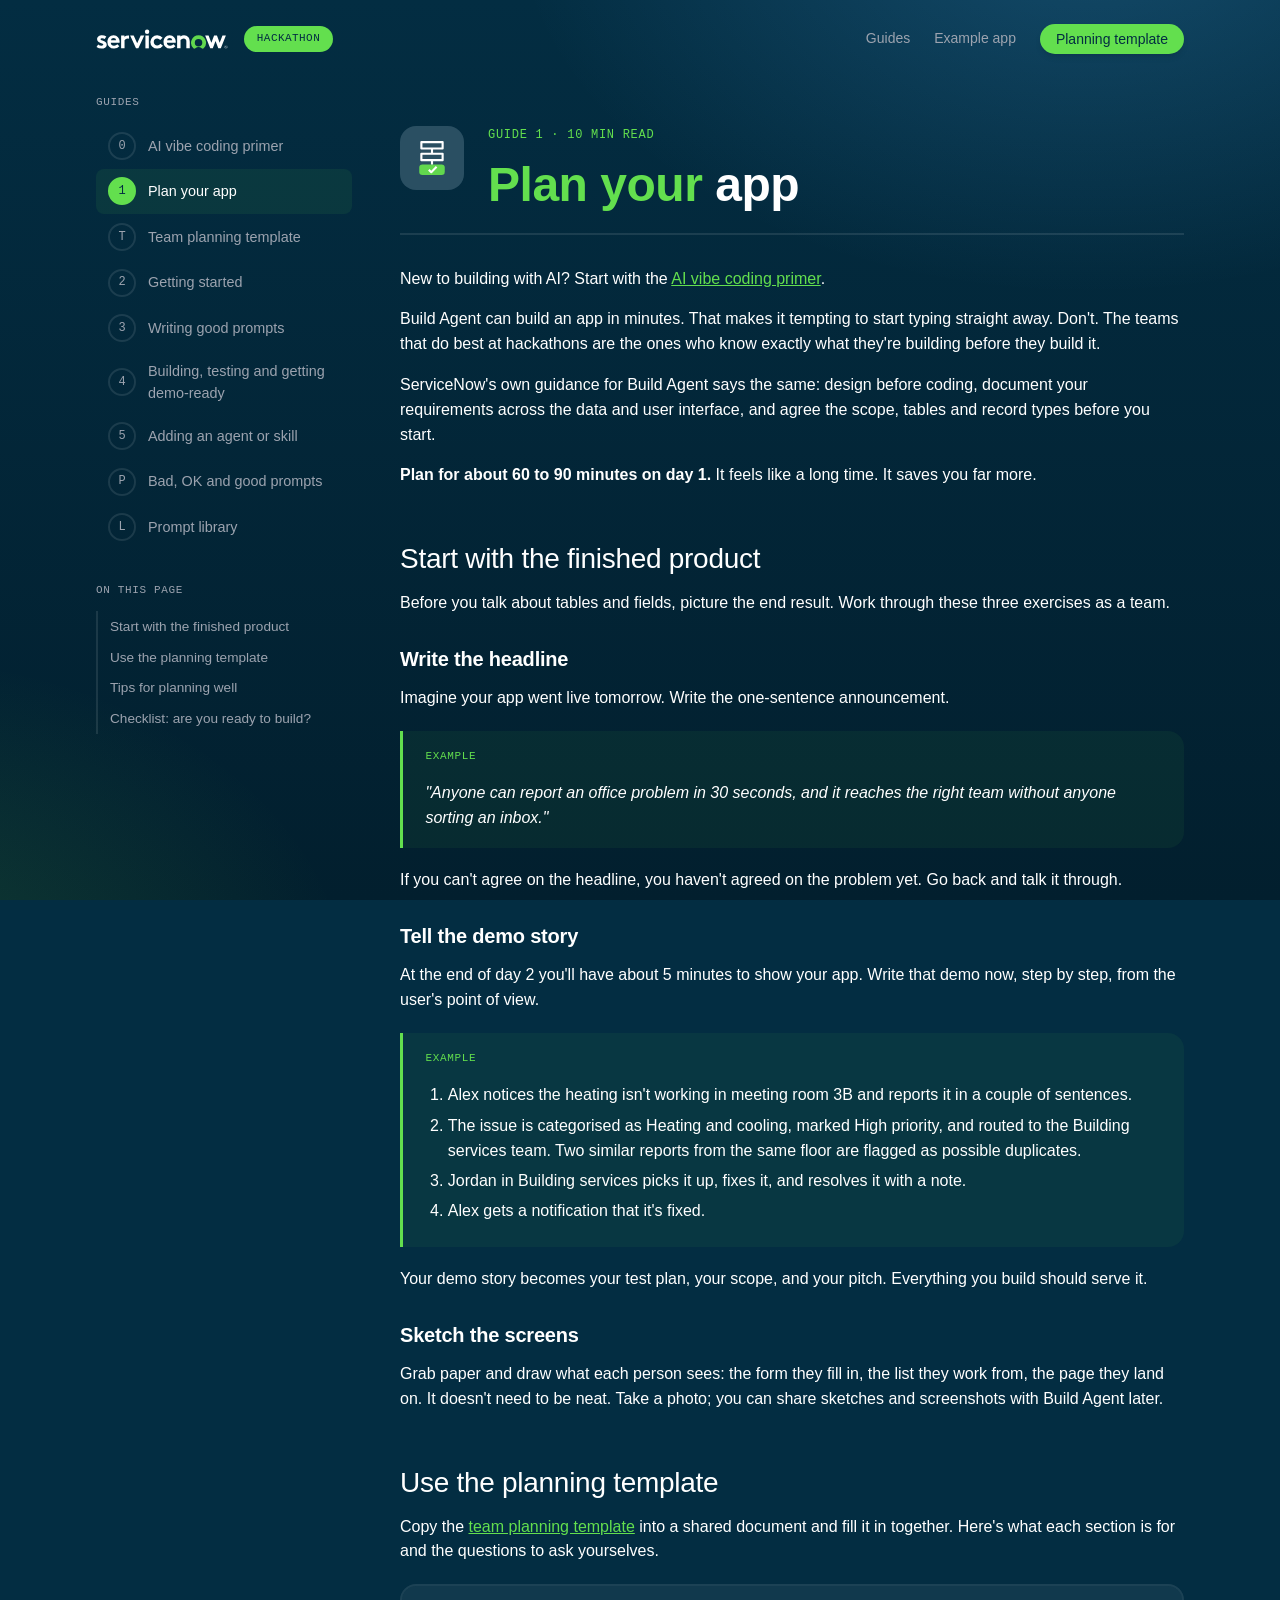
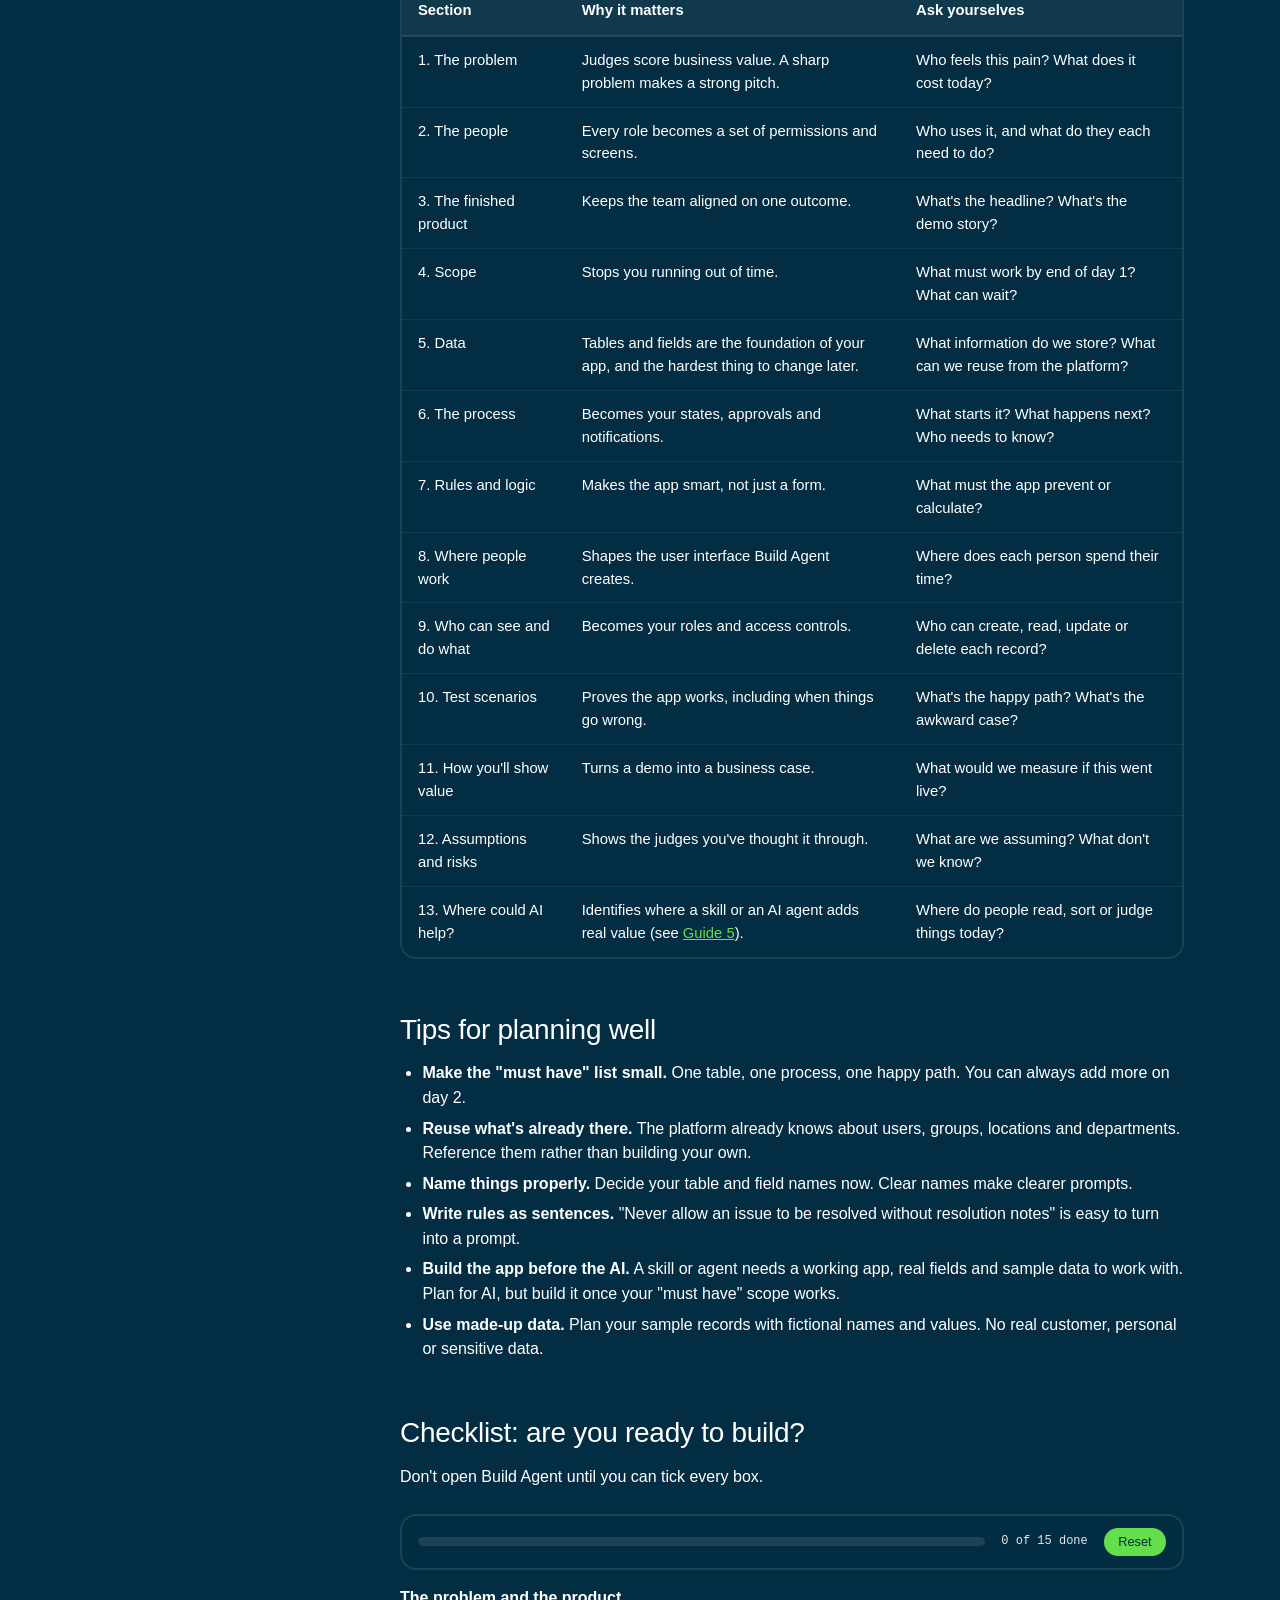
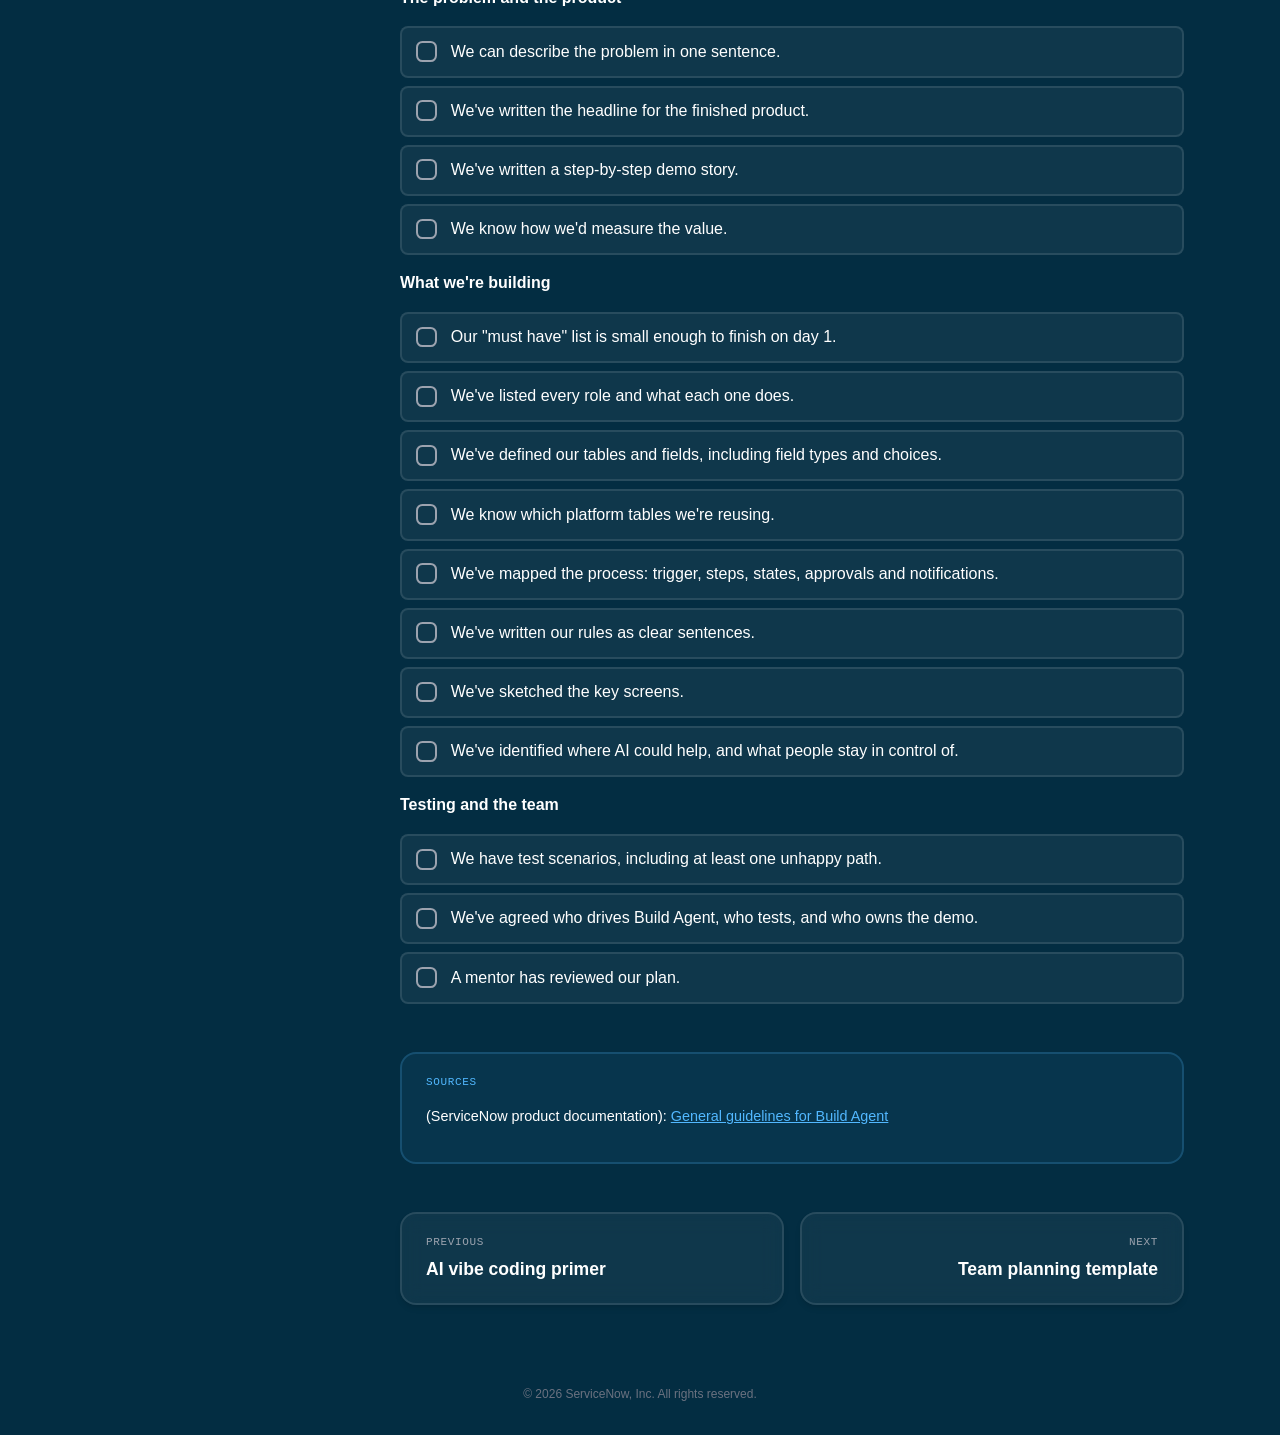
==== commit 5d901b05: "Added more guides vibe coding pre-guide" ====
--- a/01-plan-your-app.html
+++ b/01-plan-your-app.html
@@ -3,7 +3,8 @@
 <title>Plan your app | Build Agent hackathon</title>
 <meta name="description" content="Guides for planning, building and demoing an app with ServiceNow Build Agent at a hackathon.">
 <link rel="stylesheet" href="assets/style.css"></head><body data-page="01-plan-your-app"><div class="container"><header class="site"><a class="brand" href="index.html" aria-label="Build Agent hackathon home"><svg xmlns="http://www.w3.org/2000/svg" width="132" height="20" viewBox="0 0 132 20"><path d="M32.022,6.391a5.626,5.626,0,0,0-3.61,1.3V6.523H25.119V19.35h3.425v-8.2a4.073,4.073,0,0,1,3.109-1.588,3.494,3.494,0,0,1,1.374.206V6.479a5.851,5.851,0,0,0-1.005-.088" fill="#ffffff" fill-rule="evenodd"/><path d="M2.16,15.436a5.369,5.369,0,0,0,3.5,1.269c.922,0,1.633-.45,1.633-1.084,0-1.931-6.191-1.243-6.191-5.369,0-2.459,2.371-3.993,4.9-3.993a7.9,7.9,0,0,1,4.32,1.3L8.72,10.04a4.3,4.3,0,0,0-2.45-.872c-.948,0-1.739.37-1.739,1.031,0,1.666,6.192,1.005,6.192,5.448,0,2.46-2.4,3.967-5.085,3.967A8.815,8.815,0,0,1,.5,17.9Z" fill="#ffffff" fill-rule="evenodd"/><path d="M23.657,12.817c0-3.57-2.5-6.558-6.034-6.558-3.794,0-6.218,3.12-6.218,6.691A6.4,6.4,0,0,0,18.1,19.614a6.919,6.919,0,0,0,5.243-2.3l-1.95-1.957a4.515,4.515,0,0,1-3.214,1.481A3.36,3.36,0,0,1,14.725,13.8h8.853A5.735,5.735,0,0,0,23.657,12.817Zm-8.774-1.533a2.775,2.775,0,0,1,2.74-2.248,2.552,2.552,0,0,1,2.53,2.248Z" fill="#ffffff" fill-rule="evenodd"/><polygon points="41.19 14.351 44.694 6.523 48.252 6.523 42.376 19.35 40.005 19.35 34.129 6.523 37.686 6.523 41.19 14.351" fill="#ffffff" fill-rule="evenodd"/><path d="M51.128.5A2.2,2.2,0,1,1,48.888,2.7,2.2,2.2,0,0,1,51.128.5" fill="#ffffff" fill-rule="evenodd"/><rect x="49.415" y="6.523" width="3.425" height="12.827" fill="#ffffff"/><path d="M67,16.731a6.766,6.766,0,0,1-5.8,2.883,6.68,6.68,0,1,1,.026-13.355,6.808,6.808,0,0,1,5.375,2.565l-2.424,2.142a3.7,3.7,0,0,0-2.951-1.534A3.433,3.433,0,0,0,57.78,12.95a3.383,3.383,0,0,0,3.531,3.49,3.741,3.741,0,0,0,3.056-1.692Z" fill="#ffffff" fill-rule="evenodd"/><path d="M79.442,17.313a6.918,6.918,0,0,1-5.243,2.3,6.4,6.4,0,0,1-6.692-6.664c0-3.571,2.424-6.691,6.218-6.691,3.53,0,6.033,2.988,6.033,6.558a5.635,5.635,0,0,1-.079.979H70.826a3.36,3.36,0,0,0,3.452,3.041,4.52,4.52,0,0,0,3.215-1.481Zm-3.188-6.029a2.551,2.551,0,0,0-2.529-2.248,2.774,2.774,0,0,0-2.74,2.248Z" fill="#ffffff" fill-rule="evenodd"/><path d="M81.12,19.35V6.523h3.293V7.554a5.625,5.625,0,0,1,3.609-1.295,5.747,5.747,0,0,1,4.427,2.063,6.482,6.482,0,0,1,1.317,4.5V19.35H90.341v-6.8a3.11,3.11,0,0,0-.764-2.407,2.69,2.69,0,0,0-1.923-.714,4.076,4.076,0,0,0-3.109,1.587V19.35Z" fill="#ffffff" fill-rule="evenodd"/><path d="M102.586,6.259A7.5,7.5,0,0,0,97.419,19.21a1.481,1.481,0,0,0,1.926.1,5.355,5.355,0,0,1,6.394,0,1.485,1.485,0,0,0,1.937-.113,7.5,7.5,0,0,0-5.09-12.94M102.542,17.5a3.637,3.637,0,0,1-3.734-3.733,3.734,3.734,0,1,1,7.468,0,3.637,3.637,0,0,1-3.734,3.733" fill="#62d84e" fill-rule="evenodd"/><polygon points="116.788 19.35 114.237 19.35 109.15 6.523 112.57 6.523 115.359 13.853 118.094 6.523 120.952 6.523 123.662 13.853 126.475 6.523 129.896 6.523 124.809 19.35 122.258 19.35 119.523 12.046 116.788 19.35" fill="#ffffff" fill-rule="evenodd"/><path d="M129.935,17.9h-.289v.543H129.4V16.957h.6a.476.476,0,0,1,.478.478.469.469,0,0,1-.295.432l.338.579h-.268Zm-.289-.219H130a.249.249,0,0,0,0-.5h-.351Z" fill="#ffffff"/><path d="M129.9,16.348a1.379,1.379,0,1,1-1.378,1.379,1.381,1.381,0,0,1,1.378-1.379m0-.218a1.6,1.6,0,1,0,1.6,1.6,1.6,1.6,0,0,0-1.6-1.6Z" fill="#ffffff"/></svg><span class="pill">Hackathon</span></a>
-<nav class="nav-links"><a href="index.html#guides">Guides</a><a class="hide-sm" href="index.html#example">Example app</a><a href="planning-template.html" class="btn btn-primary btn-small">Planning template</a></nav></header><div class="layout"><aside class="side"><p class="label">Guides</p><ol><li class="on"><a href="01-plan-your-app.html"><span class="n">1</span><span class="t">Plan your app</span></a></li><li class=""><a href="planning-template.html"><span class="n">T</span><span class="t">Team planning template</span></a></li><li class=""><a href="02-getting-started.html"><span class="n">2</span><span class="t">Getting started</span></a></li><li class=""><a href="03-writing-good-prompts.html"><span class="n">3</span><span class="t">Writing good prompts</span></a></li><li class=""><a href="04-building-and-iterating.html"><span class="n">4</span><span class="t">Building, testing and getting demo-ready</span></a></li><li class=""><a href="05-adding-an-agent-or-skill.html"><span class="n">5</span><span class="t">Adding an agent or skill</span></a></li></ol><p class="label">On this page</p><nav class="toc"><a href="#start-with-the-finished-product">Start with the finished product</a><a href="#use-the-planning-template">Use the planning template</a><a href="#tips-for-planning-well">Tips for planning well</a><a href="#checklist-are-you-ready-to-build">Checklist: are you ready to build?</a></nav></aside><article><div class="page-hero reveal"><div class="icon-box"><img src="assets/icons/project.svg" alt=""></div><div><p class="eyebrow">Guide 1 &middot; 10 min read</p><h1><span class="g">Plan your</span> app</h1></div></div><div class="prose"><p>Build Agent can build an app in minutes. That makes it tempting to start typing straight away. Don't. The teams that do best at hackathons are the ones who know exactly what they're building before they build it.</p>
+<nav class="nav-links"><a href="index.html#guides">Guides</a><a class="hide-sm" href="index.html#example">Example app</a><a href="planning-template.html" class="btn btn-primary btn-small">Planning template</a></nav></header><div class="layout"><aside class="side"><p class="label">Guides</p><ol><li class=""><a href="00-vibe-coding-primer.html"><span class="n">0</span><span class="t">AI vibe coding primer</span></a></li><li class="on"><a href="01-plan-your-app.html"><span class="n">1</span><span class="t">Plan your app</span></a></li><li class=""><a href="planning-template.html"><span class="n">T</span><span class="t">Team planning template</span></a></li><li class=""><a href="02-getting-started.html"><span class="n">2</span><span class="t">Getting started</span></a></li><li class=""><a href="03-writing-good-prompts.html"><span class="n">3</span><span class="t">Writing good prompts</span></a></li><li class=""><a href="04-building-and-iterating.html"><span class="n">4</span><span class="t">Building, testing and getting demo-ready</span></a></li><li class=""><a href="05-adding-an-agent-or-skill.html"><span class="n">5</span><span class="t">Adding an agent or skill</span></a></li><li class=""><a href="prompt-patterns.html"><span class="n">P</span><span class="t">Bad, OK and good prompts</span></a></li><li class=""><a href="prompt-library.html"><span class="n">L</span><span class="t">Prompt library</span></a></li></ol><p class="label">On this page</p><nav class="toc"><a href="#start-with-the-finished-product">Start with the finished product</a><a href="#use-the-planning-template">Use the planning template</a><a href="#tips-for-planning-well">Tips for planning well</a><a href="#checklist-are-you-ready-to-build">Checklist: are you ready to build?</a></nav></aside><article><div class="page-hero reveal"><div class="icon-box"><img src="assets/icons/project.svg" alt=""></div><div><p class="eyebrow">Guide 1 &middot; 10 min read</p><h1><span class="g">Plan your</span> app</h1></div></div><div class="prose"><p>New to building with AI? Start with the <a href="00-vibe-coding-primer.html">AI vibe coding primer</a>.</p>
+<p>Build Agent can build an app in minutes. That makes it tempting to start typing straight away. Don't. The teams that do best at hackathons are the ones who know exactly what they're building before they build it.</p>
 <p>ServiceNow's own guidance for Build Agent says the same: design before coding, document your requirements across the data and user interface, and agree the scope, tables and record types before you start.</p>
 <p><strong>Plan for about 60 to 90 minutes on day 1.</strong> It feels like a long time. It saves you far more.</p>
 <h2 id="start-with-the-finished-product">Start with the finished product</h2>
@@ -140,4 +141,4 @@
 <li><label><input type="checkbox"><span>We've agreed who drives Build Agent, who tests, and who owns the demo.</span></label></li>
 <li><label><input type="checkbox"><span>A mentor has reviewed our plan.</span></label></li>
 </ul><div class="sources"><div class="callout-label">Sources</div><p>(ServiceNow product documentation):
-<a href="https://www.servicenow.com/docs/r/zurich/application-development/build-agent-general-guidelines.html">General guidelines for Build Agent</a></p></div></div><nav class="pager"><a class="card prev" href="index.html"><div class="dir">Back to</div><div class="t">All guides</div></a><a class="card next" href="planning-template.html"><div class="dir">Next</div><div class="t">Team planning template</div></a></nav></article></div></div><footer class="site">&copy; 2026 ServiceNow, Inc. All rights reserved.</footer><script src="assets/site.js"></script></body></html>+<a href="https://www.servicenow.com/docs/r/zurich/application-development/build-agent-general-guidelines.html">General guidelines for Build Agent</a></p></div></div><nav class="pager"><a class="card prev" href="00-vibe-coding-primer.html"><div class="dir">Previous</div><div class="t">AI vibe coding primer</div></a><a class="card next" href="planning-template.html"><div class="dir">Next</div><div class="t">Team planning template</div></a></nav></article></div></div><footer class="site">&copy; 2026 ServiceNow, Inc. All rights reserved.</footer><script src="assets/site.js"></script></body></html>
--- a/assets/style.css
+++ b/assets/style.css
@@ -197,3 +197,14 @@
 .nav-links a.btn-primary,.nav-links a.btn-primary:hover{color:var(--infinite-blue)}
 .btn{white-space:nowrap}
 @media (max-width:36rem){header.site .pill{display:none}.nav-links a:not(.btn){display:none}.nav-links a.btn{padding:.5rem .9rem;font-size:.8rem}}
+.prompt.bad{border-color:rgba(248,113,113,.45)}.prompt.bad .bar{background:rgba(248,113,113,.08);border-bottom-color:rgba(248,113,113,.25)}.prompt.bad .bar span{color:var(--err)}
+.prompt.ok{border-color:rgba(251,191,36,.45)}.prompt.ok .bar{background:rgba(251,191,36,.08);border-bottom-color:rgba(251,191,36,.25)}.prompt.ok .bar span{color:var(--warn)}
+.ctx{display:grid;grid-template-columns:1.6fr auto 1fr;gap:1.25rem;align-items:center;margin:1.5rem 0}
+.ctx-board{border:2px dashed rgba(99,223,78,.5);border-radius:var(--radius-md);padding:1.25rem;background:rgba(255,255,255,.04)}
+.ctx-title{font-family:var(--font-mono);font-size:.75rem;text-transform:uppercase;letter-spacing:.06em;color:var(--wasabi-green);margin-bottom:.9rem}
+.ctx-chips{display:flex;flex-wrap:wrap;gap:.5rem}
+.chip{padding:.45rem .8rem;border-radius:var(--radius-full);background:rgba(82,184,255,.12);border:2px solid rgba(82,184,255,.35);font-size:.85rem;font-weight:450}
+.ctx-note{margin-top:.9rem;font-size:.85rem;color:var(--gray-400)}
+.ctx-arrow{font-size:2rem;color:var(--wasabi-green)}
+.ctx-steps{display:grid;gap:.5rem}.ctx-steps .tag{padding:.6rem;border-radius:var(--radius-sm)}
+@media (max-width:36rem){.ctx{grid-template-columns:1fr}.ctx-arrow{transform:rotate(90deg);justify-self:center}}
